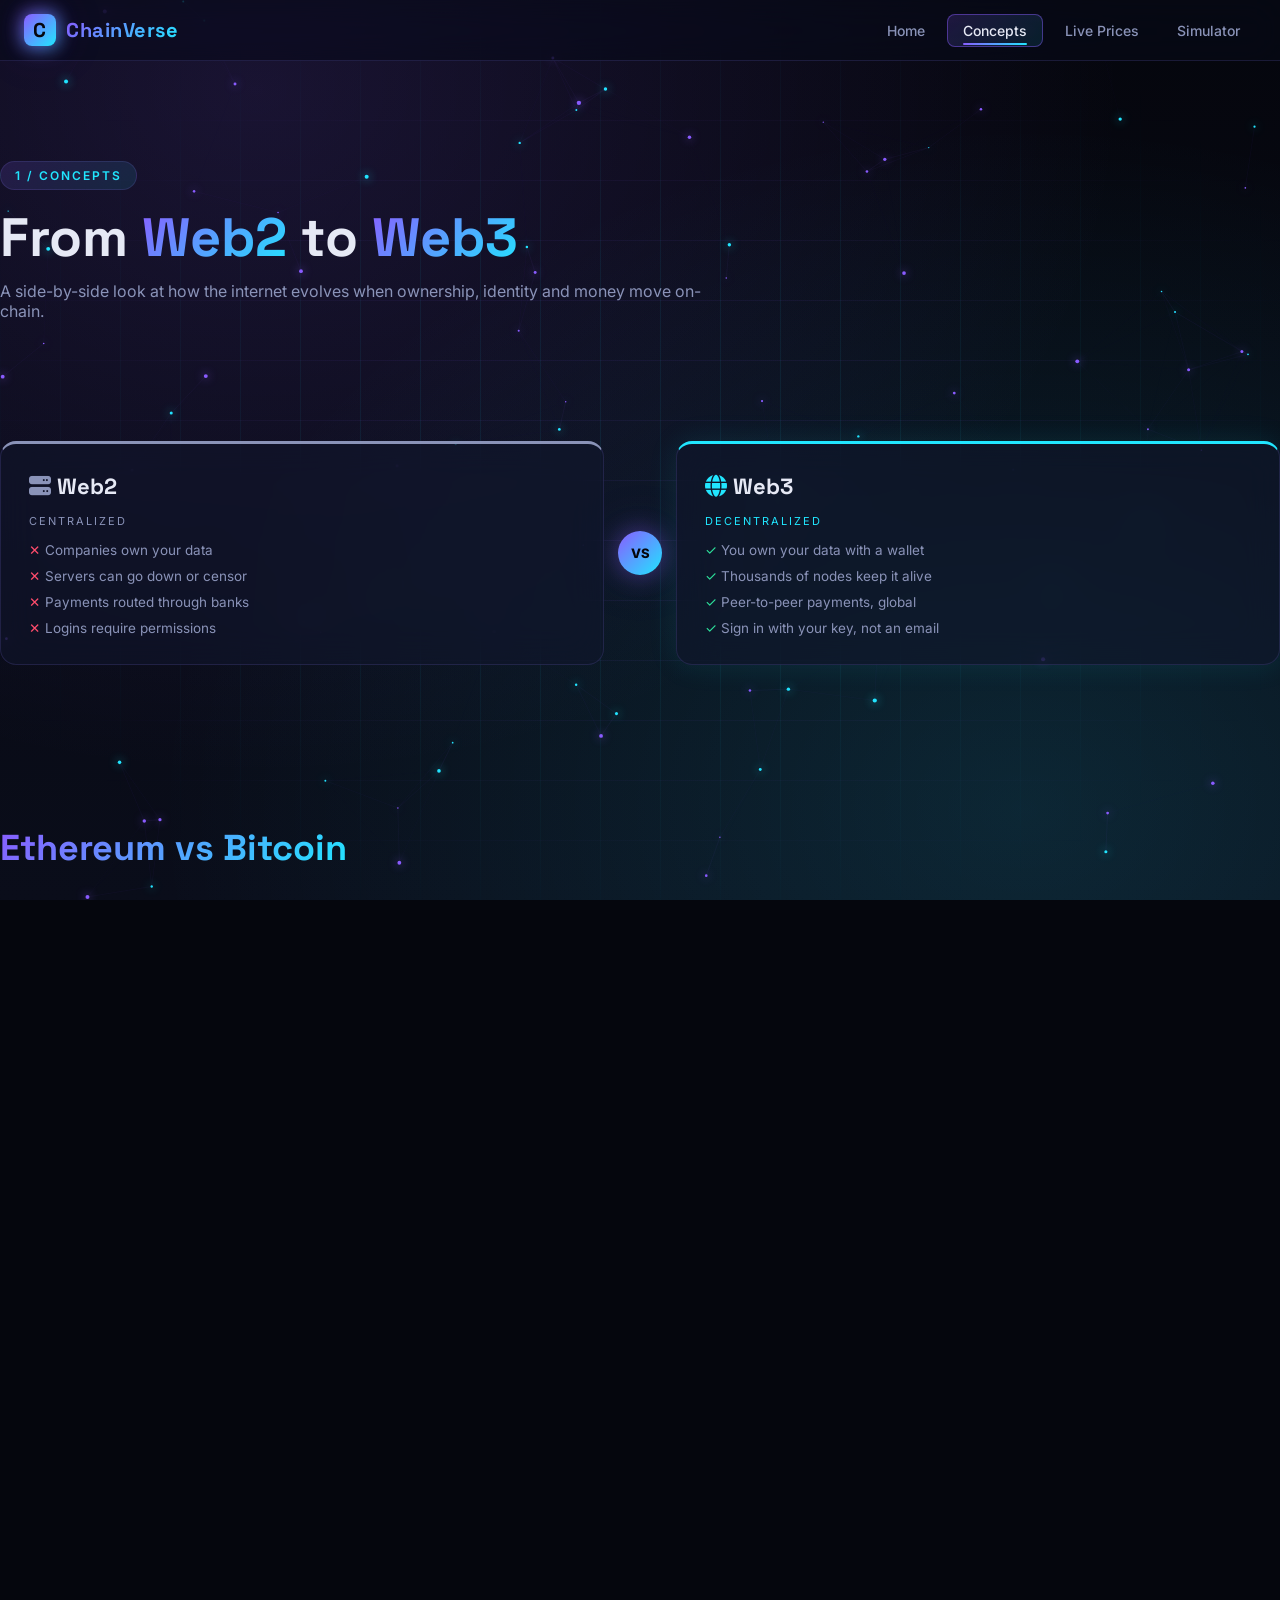
==== concepts.html @ 115a4c5f "Add files via upload" ====
<!DOCTYPE html>
<html lang="en">
<head>
  <meta charset="UTF-8" />
  <meta name="viewport" content="width=device-width, initial-scale=1.0" />
  <title>Concepts — ChainVerse</title>
  <link rel="stylesheet" href="style.css" />
  <link rel="stylesheet" href="https://cdnjs.cloudflare.com/ajax/libs/font-awesome/6.5.1/css/all.min.css" />
  <link rel="icon" href="data:image/svg+xml;utf8,<svg xmlns='http://www.w3.org/2000/svg' viewBox='0 0 64 64'><defs><linearGradient id='g' x1='0' y1='0' x2='1' y2='1'><stop offset='0' stop-color='%238a5cff'/><stop offset='1' stop-color='%2321e6ff'/></linearGradient></defs><rect width='64' height='64' rx='14' fill='url(%23g)'/><text x='32' y='44' font-family='Space Grotesk' font-size='42' font-weight='800' text-anchor='middle' fill='%23050710'>C</text></svg>" />
  <script src="nav.js" defer></script>
  <style>
    /* ---------- CONCEPTS PAGE ---------- */
    .c-hero { padding: 100px 0 40px; }
    .c-hero h1 {
      font-family: 'Space Grotesk', sans-serif;
      font-size: clamp(34px, 5vw, 54px);
      font-weight: 700;
      line-height: 1.1;
      margin-bottom: 14px;
    }
    .c-hero h1 .grad { background: var(--grad); -webkit-background-clip: text; background-clip: text; color: transparent; }
    .c-hero p { color: var(--muted); font-size: 16px; max-width: 720px; }

    .concept-grid { display: grid; gap: 28px; }

    /* FLIP CARDS */
    .flip-card {
      perspective: 1200px;
      height: 320px;
      cursor: pointer;
    }
    .flip-inner {
      position: relative;
      width: 100%; height: 100%;
      transition: transform .8s cubic-bezier(.22,.61,.36,1);
      transform-style: preserve-3d;
    }
    .flip-card:hover .flip-inner,
    .flip-card.flipped .flip-inner { transform: rotateY(180deg); }
    .flip-face {
      position: absolute; inset: 0;
      backface-visibility: hidden;
      -webkit-backface-visibility: hidden;
      border-radius: var(--radius);
      background: var(--panel);
      border: 1px solid var(--panel-border);
      backdrop-filter: blur(18px) saturate(140%);
      -webkit-backdrop-filter: blur(18px) saturate(140%);
      box-shadow: var(--shadow-card);
      padding: 28px;
      display: flex; flex-direction: column;
      overflow: hidden;
    }
    .flip-face::before {
      content: "";
      position: absolute; inset: 0;
      border-radius: inherit; padding: 1px;
      background: linear-gradient(135deg, rgba(138,92,255,0.5), rgba(33,230,255,0.3), transparent 70%);
      -webkit-mask: linear-gradient(#000 0 0) content-box, linear-gradient(#000 0 0);
              mask: linear-gradient(#000 0 0) content-box, linear-gradient(#000 0 0);
      -webkit-mask-composite: xor; mask-composite: exclude;
      pointer-events: none;
    }
    .flip-back { transform: rotateY(180deg); }
    .flip-face h3 { font-family: 'Space Grotesk'; font-size: 22px; margin-bottom: 12px; }
    .flip-face .tag { font-size: 11px; letter-spacing: 2px; text-transform: uppercase; color: var(--cyan); margin-bottom: 6px; }
    .flip-face .lead { color: var(--text); font-size: 14.5px; margin-bottom: 14px; line-height: 1.55; }
    .flip-face ul { list-style: none; display: flex; flex-direction: column; gap: 8px; flex: 1; }
    .flip-face ul li { color: var(--muted); font-size: 13.5px; line-height: 1.5; padding-left: 18px; position: relative; }
    .flip-face ul li::before {
      content: "▸"; position: absolute; left: 0; top: 0;
      color: var(--violet); font-weight: 700;
    }
    .flip-face .flip-icon {
      width: 48px; height: 48px;
      border-radius: 12px;
      display: grid; place-items: center;
      background: linear-gradient(135deg, rgba(138,92,255,0.25), rgba(33,230,255,0.10));
      color: var(--cyan);
      font-size: 20px;
      margin-bottom: 16px;
      box-shadow: inset 0 0 0 1px var(--panel-border);
    }
    .flip-hint {
      position: absolute; bottom: 14px; right: 18px;
      font-size: 11px; color: var(--muted);
      letter-spacing: 1.5px; text-transform: uppercase;
    }

    /* SIDE-BY-SIDE COMPARISON */
    .compare {
      display: grid; grid-template-columns: 1fr auto 1fr; gap: 0;
      align-items: stretch;
    }
    @media (max-width: 800px) { .compare { grid-template-columns: 1fr; } }
    .vs-col {
      padding: 28px;
      background: var(--panel);
      border: 1px solid var(--panel-border);
      border-radius: var(--radius);
      backdrop-filter: blur(18px); -webkit-backdrop-filter: blur(18px);
      display: flex; flex-direction: column;
      transition: transform .35s var(--ease), border-color .35s var(--ease), box-shadow .35s var(--ease);
    }
    .vs-col:hover { transform: translateY(-4px); border-color: rgba(138,92,255,0.4); box-shadow: 0 0 50px rgba(138,92,255,0.18); }
    .vs-col.web2 { border-top: 3px solid var(--muted); }
    .vs-col.web3 { border-top: 3px solid var(--cyan); box-shadow: 0 0 30px rgba(33,230,255,0.10); }
    .vs-col h4 { font-family: 'Space Grotesk'; font-size: 22px; margin-bottom: 14px; }
    .vs-col.web2 h4 i { color: var(--muted); }
    .vs-col.web3 h4 i { color: var(--cyan); }
    .vs-divider {
      display: grid; place-items: center;
      padding: 0 14px;
    }
    .vs-divider span {
      width: 44px; height: 44px;
      border-radius: 50%;
      display: grid; place-items: center;
      background: var(--grad);
      color: #06070d; font-weight: 800;
      box-shadow: var(--glow-violet);
      font-size: 13px;
    }

    /* KEY DIAGRAM */
    .key-diagram {
      display: grid; grid-template-columns: 1fr auto 1fr; gap: 20px; align-items: center;
    }
    @media (max-width: 800px) { .key-diagram { grid-template-columns: 1fr; } }
    .key-pill {
      padding: 22px;
      border-radius: var(--radius);
      background: var(--panel);
      border: 1px solid var(--panel-border);
      backdrop-filter: blur(18px);
      text-align: center;
    }
    .key-pill.public { border-color: rgba(33,230,255,0.55); box-shadow: 0 0 30px rgba(33,230,255,0.10); }
    .key-pill.private { border-color: rgba(255,77,210,0.45); box-shadow: 0 0 30px rgba(255,77,210,0.10); }
    .key-pill h4 { font-family: 'Space Grotesk'; font-size: 18px; margin-bottom: 8px; }
    .key-pill .hashcode {
      font-family: 'JetBrains Mono', monospace;
      font-size: 11.5px;
      color: var(--cyan);
      background: rgba(0,0,0,0.3);
      padding: 10px 12px;
      border-radius: 10px;
      word-break: break-all;
      margin: 14px 0;
    }
    .key-pill.private .hashcode { color: var(--pink); }
    .key-arrow {
      display: grid; place-items: center;
      font-size: 30px; color: var(--violet);
      animation: arrowFlick 1.6s ease-in-out infinite;
    }
    @keyframes arrowFlick {
      0%,100% { transform: translateX(0); opacity: 1; }
      50%     { transform: translateX(6px); opacity: 0.6; }
    }

    /* COMPARISON TABLE (ETH vs BTC) */
    .compare-table {
      width: 100%;
      border-collapse: separate;
      border-spacing: 0;
      background: var(--panel);
      border: 1px solid var(--panel-border);
      border-radius: var(--radius);
      overflow: hidden;
      backdrop-filter: blur(18px);
    }
    .compare-table th, .compare-table td {
      padding: 18px 20px;
      text-align: left;
      font-size: 14.5px;
      border-bottom: 1px solid var(--panel-border);
    }
    .compare-table th {
      font-family: 'Space Grotesk';
      background: linear-gradient(135deg, rgba(138,92,255,0.18), rgba(33,230,255,0.10));
      color: var(--text);
      font-size: 16px;
      letter-spacing: 0.5px;
    }
    .compare-table tr:last-child td { border-bottom: none; }
    .compare-table tr:hover td { background: rgba(138,92,255,0.06); }
    .compare-table .eth-row i { color: var(--cyan); margin-right: 8px; }
    .compare-table .btc-row i { color: #f7931a; margin-right: 8px; }
    .coin-badge {
      display: inline-flex; align-items: center; gap: 8px;
      font-weight: 600;
    }

    @media (max-width: 700px) {
      .compare-table th, .compare-table td { padding: 12px; font-size: 13px; }
    }

    .concept-section { padding: 80px 0; }
    .concept-section h2 {
      font-family: 'Space Grotesk';
      font-size: clamp(26px, 3.5vw, 36px);
      margin-bottom: 8px;
    }
    .concept-section h2 .grad { background: var(--grad); -webkit-background-clip: text; background-clip: text; color: transparent; }
    .concept-section .lead { color: var(--muted); margin-bottom: 28px; font-size: 15px; }
  </style>
</head>
<body>

  <!-- ===== 1) WEB2 vs WEB3 ===== -->
  <header class="c-hero container">
    <span class="eyebrow reveal">1 / Concepts</span>
    <h1 class="reveal delay-1">From <span class="grad">Web2</span> to <span class="grad">Web3</span></h1>
    <p class="reveal delay-2">A side-by-side look at how the internet evolves when ownership, identity and money move on-chain.</p>
  </header>

  <section class="concept-section container">
    <div class="reveal compare">
      <div class="vs-col web2">
        <h4><i class="fa-solid fa-server"></i> Web2</h4>
        <span class="tag" style="font-size:11px;letter-spacing:2px;text-transform:uppercase;color:var(--muted);margin-bottom:14px;display:block;">Centralized</span>
        <ul style="list-style:none;display:flex;flex-direction:column;gap:10px;">
          <li style="color:var(--muted);font-size:13.5px;padding-left:16px;position:relative;"><span style="position:absolute;left:0;color:#ff4d6d;">✕</span> Companies own your data</li>
          <li style="color:var(--muted);font-size:13.5px;padding-left:16px;position:relative;"><span style="position:absolute;left:0;color:#ff4d6d;">✕</span> Servers can go down or censor</li>
          <li style="color:var(--muted);font-size:13.5px;padding-left:16px;position:relative;"><span style="position:absolute;left:0;color:#ff4d6d;">✕</span> Payments routed through banks</li>
          <li style="color:var(--muted);font-size:13.5px;padding-left:16px;position:relative;"><span style="position:absolute;left:0;color:#ff4d6d;">✕</span> Logins require permissions</li>
        </ul>
      </div>
      <div class="vs-divider"><span>VS</span></div>
      <div class="vs-col web3">
        <h4><i class="fa-solid fa-globe"></i> Web3</h4>
        <span class="tag" style="font-size:11px;letter-spacing:2px;text-transform:uppercase;color:var(--cyan);margin-bottom:14px;display:block;">Decentralized</span>
        <ul style="list-style:none;display:flex;flex-direction:column;gap:10px;">
          <li style="color:var(--muted);font-size:13.5px;padding-left:16px;position:relative;"><span style="position:absolute;left:0;color:var(--green);">✓</span> You own your data with a wallet</li>
          <li style="color:var(--muted);font-size:13.5px;padding-left:16px;position:relative;"><span style="position:absolute;left:0;color:var(--green);">✓</span> Thousands of nodes keep it alive</li>
          <li style="color:var(--muted);font-size:13.5px;padding-left:16px;position:relative;"><span style="position:absolute;left:0;color:var(--green);">✓</span> Peer-to-peer payments, global</li>
          <li style="color:var(--muted);font-size:13.5px;padding-left:16px;position:relative;"><span style="position:absolute;left:0;color:var(--green);">✓</span> Sign in with your key, not an email</li>
        </ul>
      </div>
    </div>
  </section>

  <!-- ===== 2) ETHEREUM vs BITCOIN ===== -->
  <section class="concept-section container">
    <h2 class="reveal"><span class="grad">Ethereum vs Bitcoin</span></h2>
    <p class="lead reveal">Bitcoin pioneered digital money. Ethereum turned the blockchain into a global computer for any program.</p>

    <div class="reveal" style="overflow-x:auto;">
      <table class="compare-table">
        <thead>
          <tr>
            <th>Feature</th>
            <th><span class="coin-badge"><i class="fa-brands fa-bitcoin" style="color:#f7931a"></i> Bitcoin</span></th>
            <th><span class="coin-badge"><i class="fa-brands fa-ethereum" style="color:#21e6ff"></i> Ethereum</span></th>
          </tr>
        </thead>
        <tbody>
          <tr>
            <td><strong>Primary Use</strong></td>
            <td class="btc-row"><i class="fa-solid fa-coins"></i> Digital money / store of value</td>
            <td class="eth-row"><i class="fa-solid fa-code"></i> Smart contracts & dApps</td>
          </tr>
          <tr>
            <td><strong>Launched</strong></td>
            <td class="btc-row"><i class="fa-solid fa-calendar"></i> 2009</td>
            <td class="eth-row"><i class="fa-solid fa-calendar"></i> 2015</td>
          </tr>
          <tr>
            <td><strong>Block Time</strong></td>
            <td class="btc-row"><i class="fa-solid fa-clock"></i> ~10 minutes</td>
            <td class="eth-row"><i class="fa-solid fa-clock"></i> ~12 seconds</td>
          </tr>
          <tr>
            <td><strong>Consensus</strong></td>
            <td class="btc-row"><i class="fa-solid fa-hammer"></i> Proof of Work</td>
            <td class="eth-row"><i class="fa-solid fa-shield-halved"></i> Proof of Stake</td>
          </tr>
          <tr>
            <td><strong>Supply Cap</strong></td>
            <td class="btc-row"><i class="fa-solid fa-lock"></i> 21 million BTC</td>
            <td class="eth-row"><i class="fa-solid fa-infinity"></i> No hard cap (issuance low)</td>
          </tr>
          <tr>
            <td><strong>Scripting</strong></td>
            <td class="btc-row"><i class="fa-solid fa-circle-xmark" style="color:#ff4d6d"></i> Limited</td>
            <td class="eth-row"><i class="fa-solid fa-circle-check" style="color:var(--green)"></i> Turing-complete (Solidity, Vyper)</td>
          </tr>
          <tr>
            <td><strong>Token Standard</strong></td>
            <td class="btc-row"><i class="fa-solid fa-circle-xmark" style="color:#ff4d6d"></i> None</td>
            <td class="eth-row"><i class="fa-solid fa-circle-check" style="color:var(--green)"></i> ERC-20, ERC-721, ERC-1155</td>
          </tr>
        </tbody>
      </table>
    </div>
  </section>

  <!-- ===== 3) PUBLIC KEY vs PRIVATE KEY ===== -->
  <section class="concept-section container">
    <h2 class="reveal"><span class="grad">Public Key vs Private Key</span></h2>
    <p class="lead reveal">Your wallet is a pair of cryptographic keys: a public one you share with the world, and a private one you guard for life.</p>

    <div class="reveal key-diagram">
      <div class="key-pill public">
        <div style="font-size:28px; color:var(--cyan); margin-bottom:8px;"><i class="fa-solid fa-key"></i></div>
        <h4 style="color:var(--cyan);">Public Key</h4>
        <p style="color:var(--muted); font-size:13.5px;">Your wallet address. Safe to share — that's how people send you funds.</p>
        <div class="hashcode">0x7a3F...bE21</div>
        <p style="color:var(--muted); font-size:12px;"><i class="fa-solid fa-eye"></i> Visible to everyone</p>
      </div>

      <div class="key-arrow"><i class="fa-solid fa-arrow-right-arrow-left"></i></div>

      <div class="key-pill private">
        <div style="font-size:28px; color:var(--pink); margin-bottom:8px;"><i class="fa-solid fa-lock"></i></div>
        <h4 style="color:var(--pink);">Private Key</h4>
        <p style="color:var(--muted); font-size:13.5px;">Your secret signature. Never share it. Whoever owns it owns the wallet.</p>
        <div class="hashcode" style="color:var(--pink);">a91c2f...8dB7 ████</div>
        <p style="color:var(--muted); font-size:12px;"><i class="fa-solid fa-user-shield"></i> Yours alone</p>
      </div>
    </div>
  </section>

  <!-- ===== 4) BLOCKCHAIN vs TRADITIONAL DB ===== -->
  <section class="concept-section container">
    <h2 class="reveal"><span class="grad">Blockchain vs Traditional Database</span></h2>
    <p class="lead reveal">Same data, different trust model — one is owned and editable, the other is append-only and verifiable.</p>

    <div class="reveal compare">
      <div class="vs-col web2">
        <h4><i class="fa-solid fa-database"></i> Traditional DB</h4>
        <ul style="list-style:none;display:flex;flex-direction:column;gap:10px;margin-top:10px;">
          <li style="color:var(--muted);font-size:13.5px;padding-left:16px;position:relative;"><span style="position:absolute;left:0;color:var(--violet);">●</span> Central administrator</li>
          <li style="color:var(--muted);font-size:13.5px;padding-left:16px;position:relative;"><span style="position:absolute;left:0;color:var(--violet);">●</span> Mutable — rows can be edited</li>
          <li style="color:var(--muted);font-size:13.5px;padding-left:16px;position:relative;"><span style="position:absolute;left:0;color:var(--violet);">●</span> Fast reads &amp; writes</li>
          <li style="color:var(--muted);font-size:13.5px;padding-left:16px;position:relative;"><span style="position:absolute;left:0;color:var(--violet);">●</span> Single source of truth</li>
          <li style="color:var(--muted);font-size:13.5px;padding-left:16px;position:relative;"><span style="position:absolute;left:0;color:var(--violet);">●</span> Trust the operator</li>
        </ul>
      </div>
      <div class="vs-divider"><span>VS</span></div>
      <div class="vs-col web3">
        <h4><i class="fa-solid fa-link"></i> Blockchain</h4>
        <ul style="list-style:none;display:flex;flex-direction:column;gap:10px;margin-top:10px;">
          <li style="color:var(--muted);font-size:13.5px;padding-left:16px;position:relative;"><span style="position:absolute;left:0;color:var(--cyan);">●</span> No administrator — peer network</li>
          <li style="color:var(--muted);font-size:13.5px;padding-left:16px;position:relative;"><span style="position:absolute;left:0;color:var(--cyan);">●</span> Append-only — history is tamper-evident</li>
          <li style="color:var(--muted);font-size:13.5px;padding-left:16px;position:relative;"><span style="position:absolute;left:0;color:var(--cyan);">●</span> Slower, finality in seconds/minutes</li>
          <li style="color:var(--muted);font-size:13.5px;padding-left:16px;position:relative;"><span style="position:absolute;left:0;color:var(--cyan);">●</span> Thousands of identical copies</li>
          <li style="color:var(--muted);font-size:13.5px;padding-left:16px;position:relative;"><span style="position:absolute;left:0;color:var(--cyan);">●</span> Trust the math &amp; consensus</li>
        </ul>
      </div>
    </div>
  </section>


  <footer class="footer container">
    <p>Built with <span class="heart">♥</span> by <strong>Ch Manoj</strong> · <a href="https://github.com/" target="_blank" rel="noopener">GitHub</a> · Batch: <strong>Arbitrum Builder Labs · LamprosDAO</strong></p>
    <p style="margin-top:6px; font-size:12.5px; opacity:0.7;">ChainVerse © 2025 — A premium Web3 learning experience.</p>
  </footer>

  <!-- FLIP CARDS INSERTS (smaller caption-grid) -->
  <section class="concept-section container">
    <h2 class="reveal"><span class="grad">Tap to Flip the Cards</span></h2>
    <p class="lead reveal">Hover any card to flip it. Front = the contrast, Back = what it means for you.</p>

    <div class="concept-grid" style="grid-template-columns:repeat(auto-fit,minmax(280px,1fr));">
      <!-- FLIP 1 -->
      <div class="flip-card reveal" tabindex="0">
        <div class="flip-inner">
          <div class="flip-face">
            <div class="flip-icon"><i class="fa-solid fa-user-shield"></i></div>
            <span class="tag">Identity</span>
            <h3>Web2 Login</h3>
            <p class="lead">Username + password stored on a company's server.</p>
            <ul>
              <li>Can be hacked or leaked in breaches</li>
              <li>You can be locked out at any time</li>
              <li>One identity per platform</li>
            </ul>
            <span class="flip-hint">Hover to flip →</span>
          </div>
          <div class="flip-face flip-back">
            <div class="flip-icon"><i class="fa-solid fa-key"></i></div>
            <span class="tag">Web3 Identity</span>
            <h3>Wallet Sign-In</h3>
            <p class="lead">One cryptographic key pair gives access to every app.</p>
            <ul>
              <li>No password to lose — math proves it's you</li>
              <li>Portable identity across all dApps</li>
              <li>You truly own your account</li>
            </ul>
            <span class="flip-hint">← Hover back</span>
          </div>
        </div>
      </div>

      <!-- FLIP 2 -->
      <div class="flip-card reveal delay-1" tabindex="0">
        <div class="flip-inner">
          <div class="flip-face">
            <div class="flip-icon"><i class="fa-brands fa-bitcoin"></i></div>
            <span class="tag">Bitcoin</span>
            <h3>Money Memo</h3>
            <p class="lead">Like digital gold — scarce, portable, censorship-resistant.</p>
            <ul>
              <li>21 million cap, ever</li>
              <li>Settlement in ~60 minutes</li>
              <li>Best for store-of-value narratives</li>
            </ul>
            <span class="flip-hint">Hover to flip →</span>
          </div>
          <div class="flip-face flip-back">
            <div class="flip-icon"><i class="fa-brands fa-ethereum"></i></div>
            <span class="tag">Ethereum</span>
            <h3>World Computer</h3>
            <p class="lead">A blockchain you can build any program on top of.</p>
            <ul>
              <li>Smart contracts handle logic</li>
              <li>Tokens, NFTs, DeFi, DAOs</li>
              <li>Settlement in ~12 seconds</li>
            </ul>
            <span class="flip-hint">← Hover back</span>
          </div>
        </div>
      </div>

      <!-- FLIP 3 -->
      <div class="flip-card reveal delay-2" tabindex="0">
        <div class="flip-inner">
          <div class="flip-face">
            <div class="flip-icon"><i class="fa-solid fa-lock"></i></div>
            <span class="tag">Private Key</span>
            <h3>Your Secret</h3>
            <p class="lead">A 64-hex-character password with infinite power.</p>
            <ul>
              <li>Signs every transaction</li>
              <li>Lost key = lost funds, forever</li>
              <li>Never type it on a website</li>
            </ul>
            <span class="flip-hint">Hover to flip →</span>
          </div>
          <div class="flip-face flip-back">
            <div class="flip-icon"><i class="fa-solid fa-key"></i></div>
            <span class="tag">Public Key</span>
            <h3>Your Address</h3>
            <p class="lead">Derived from the private key — share freely, lose nothing.</p>
            <ul>
              <li>Receives funds like an inbox</li>
              <li>Verifies signatures you created</li>
              <li>Safe to publish anywhere</li>
            </ul>
            <span class="flip-hint">← Hover back</span>
          </div>
        </div>
      </div>
    </div>
  </section>

  <script>
    // Click-to-flip for touch devices
    document.querySelectorAll('.flip-card').forEach(c => {
      c.addEventListener('click', () => c.classList.toggle('flipped'));
    });
  </script>
</body>
</html>
---- style.css ----
/* ========================================
   CHAINVERSE — SHARED GLOBAL STYLES
   Dark futuristic Web3 aesthetic
   ======================================== */

@import url('https://fonts.googleapis.com/css2?family=Space+Grotesk:wght@300;400;500;600;700&family=Inter:wght@300;400;500;600;700;800&family=JetBrains+Mono:wght@400;500;700&display=swap');

/* ---------- ROOT TOKENS ---------- */
:root {
  --bg-0:  #05060d;
  --bg-1:  #0a0d1a;
  --bg-2:  #0e1326;
  --panel: rgba(18, 22, 44, 0.55);
  --panel-border: rgba(120, 110, 220, 0.18);
  --text:   #e6e9f5;
  --muted:  #8a93b8;
  --violet: #8a5cff;
  --violet-deep: #6a3df0;
  --cyan:   #21e6ff;
  --cyan-deep: #00b8d4;
  --pink:   #ff4dd2;
  --green:  #2ee59d;
  --red:    #ff4d6d;
  --grad:   linear-gradient(135deg, #8a5cff 0%, #21e6ff 100%);
  --grad-2: linear-gradient(135deg, #ff4dd2 0%, #8a5cff 100%);
  --glow-violet: 0 0 24px rgba(138, 92, 255, 0.45), 0 0 60px rgba(138, 92, 255, 0.15);
  --glow-cyan:   0 0 24px rgba(33, 230, 255, 0.45),  0 0 60px rgba(33, 230, 255, 0.15);
  --radius: 16px;
  --radius-sm: 10px;
  --shadow-card: 0 10px 40px rgba(0, 0, 0, 0.45), inset 0 1px 0 rgba(255,255,255,0.04);
  --ease: cubic-bezier(.22,.61,.36,1);
}

* { box-sizing: border-box; margin: 0; padding: 0; }

html, body {
  height: 100%;
  background: var(--bg-0);
  color: var(--text);
  font-family: 'Inter', system-ui, sans-serif;
  -webkit-font-smoothing: antialiased;
  scroll-behavior: smooth;
  overflow-x: hidden;
}

a { color: inherit; text-decoration: none; }

img, svg { display: block; max-width: 100%; }

::-webkit-scrollbar { width: 10px; }
::-webkit-scrollbar-track { background: var(--bg-1); }
::-webkit-scrollbar-thumb { background: var(--violet-deep); border-radius: 8px; }
::-webkit-scrollbar-thumb:hover { background: var(--violet); }

/* ---------- BACKGROUND OBJECTS (shared) ---------- */
.bg-grid {
  position: fixed; inset: 0; z-index: -2;
  background:
    radial-gradient(ellipse at 20% 10%, rgba(138, 92, 255, 0.15), transparent 60%),
    radial-gradient(ellipse at 80% 90%, rgba(33, 230, 255, 0.12), transparent 60%),
    linear-gradient(180deg, #05060d 0%, #0a0d1a 100%);
}
.bg-grid::before {
  content: "";
  position: absolute; inset: 0;
  background-image:
    linear-gradient(rgba(138,92,255,0.07) 1px, transparent 1px),
    linear-gradient(90deg, rgba(33,230,255,0.07) 1px, transparent 1px);
  background-size: 60px 60px;
  mask-image: radial-gradient(ellipse at center, black 30%, transparent 80%);
  -webkit-mask-image: radial-gradient(ellipse at center, black 30%, transparent 80%);
  animation: gridFloat 30s linear infinite;
}
@keyframes gridFloat {
  0%   { background-position: 0 0, 0 0; }
  100% { background-position: 60px 60px, 60px 60px; }
}

#particles {
  position: fixed; inset: 0; z-index: -1;
  pointer-events: none;
}

/* ---------- NAV ---------- */
.navbar {
  position: sticky; top: 0; z-index: 50;
  backdrop-filter: blur(18px) saturate(140%);
  -webkit-backdrop-filter: blur(18px) saturate(140%);
  background: rgba(8, 10, 22, 0.6);
  border-bottom: 1px solid var(--panel-border);
}
.nav-inner {
  max-width: 1280px; margin: 0 auto;
  display: flex; align-items: center; justify-content: space-between;
  padding: 14px 24px;
}
.brand {
  display: flex; align-items: center; gap: 10px;
  font-family: 'Space Grotesk', sans-serif;
  font-weight: 700; font-size: 20px;
  letter-spacing: 0.5px;
}
.brand-logo {
  width: 32px; height: 32px;
  background: var(--grad);
  border-radius: 8px;
  display: grid; place-items: center;
  color: #06070d; font-weight: 800;
  box-shadow: var(--glow-violet);
  position: relative;
}
.brand-logo::after {
  content: ""; position: absolute; inset: -2px;
  border-radius: 10px;
  background: var(--grad);
  filter: blur(8px); opacity: 0.6; z-index: -1;
}
.brand-text { background: var(--grad); -webkit-background-clip: text; background-clip: text; color: transparent; }

.nav-links {
  display: flex; gap: 6px; align-items: center;
  list-style: none;
}
.nav-links a {
  position: relative;
  padding: 8px 16px;
  font-weight: 500; font-size: 14px;
  color: var(--muted);
  border-radius: 8px;
  transition: color .25s var(--ease), background .25s var(--ease);
}
.nav-links a:hover { color: var(--text); background: rgba(138,92,255,0.08); }
.nav-links a.active {
  color: var(--text);
  background: linear-gradient(135deg, rgba(138,92,255,0.18), rgba(33,230,255,0.10));
  box-shadow: inset 0 0 0 1px rgba(138,92,255,0.45);
}
.nav-links a.active::after {
  content: "";
  position: absolute; left: 16px; right: 16px; bottom: 2px;
  height: 2px; background: var(--grad); border-radius: 2px;
}
.nav-toggle {
  display: none;
  width: 38px; height: 38px;
  background: rgba(255,255,255,0.04);
  border: 1px solid var(--panel-border);
  border-radius: 8px;
  color: var(--text); cursor: pointer;
}

/* ---------- LAYOUT ---------- */
.container {
  max-width: 1280px; margin: 0 auto;
  padding: 0 24px;
}
.section { padding: 100px 0; position: relative; }
.section-title {
  font-family: 'Space Grotesk', sans-serif;
  font-size: clamp(28px, 4vw, 44px);
  font-weight: 700;
  margin-bottom: 12px;
  line-height: 1.15;
}
.section-title .grad { background: var(--grad); -webkit-background-clip: text; background-clip: text; color: transparent; }
.section-sub {
  color: var(--muted);
  font-size: 16px;
  max-width: 720px;
  margin-bottom: 50px;
}
.eyebrow {
  display: inline-block;
  padding: 6px 14px;
  font-size: 12px;
  font-weight: 600;
  letter-spacing: 2px;
  text-transform: uppercase;
  background: linear-gradient(135deg, rgba(138,92,255,0.15), rgba(33,230,255,0.10));
  border: 1px solid var(--panel-border);
  border-radius: 999px;
  color: var(--cyan);
  margin-bottom: 18px;
}

/* ---------- BUTTONS ---------- */
.btn {
  position: relative;
  display: inline-flex; align-items: center; justify-content: center;
  gap: 10px;
  padding: 14px 26px;
  font-family: 'Inter', sans-serif;
  font-weight: 600; font-size: 15px;
  border-radius: 12px;
  border: 1px solid transparent;
  cursor: pointer;
  transition: transform .25s var(--ease), box-shadow .25s var(--ease), background .35s var(--ease);
  overflow: hidden;
}
.btn-primary {
  background: var(--grad);
  color: #06070d;
  box-shadow: var(--glow-violet);
}
.btn-primary:hover { transform: translateY(-2px); box-shadow: 0 0 36px rgba(138,92,255,0.65), 0 0 100px rgba(138,92,255,0.25); }
.btn-secondary {
  background: rgba(255,255,255,0.04);
  border: 1px solid rgba(33,230,255,0.45);
  color: var(--text);
  backdrop-filter: blur(8px);
}
.btn-secondary:hover {
  background: rgba(33,230,255,0.10);
  transform: translateY(-2px);
  box-shadow: var(--glow-cyan);
}
.btn-mini {
  padding: 10px 18px; font-size: 13px; border-radius: 10px;
}

/* Ripple */
.ripple {
  position: absolute; border-radius: 50%;
  transform: scale(0); animation: ripple .6s linear;
  background: rgba(255,255,255,0.6);
  pointer-events: none;
}
@keyframes ripple { to { transform: scale(4); opacity: 0; } }

/* ---------- GLASS CARD ---------- */
.glass {
  position: relative;
  background: var(--panel);
  border: 1px solid var(--panel-border);
  border-radius: var(--radius);
  backdrop-filter: blur(18px) saturate(140%);
  -webkit-backdrop-filter: blur(18px) saturate(140%);
  box-shadow: var(--shadow-card);
  transition: transform .35s var(--ease), box-shadow .35s var(--ease), border-color .35s var(--ease);
}
.glass::before {
  content: ""; position: absolute; inset: 0;
  border-radius: inherit;
  padding: 1px;
  background: linear-gradient(135deg, rgba(138,92,255,0.5), rgba(33,230,255,0.3), transparent 70%);
  -webkit-mask: linear-gradient(#000 0 0) content-box, linear-gradient(#000 0 0);
          mask: linear-gradient(#000 0 0) content-box, linear-gradient(#000 0 0);
  -webkit-mask-composite: xor;
          mask-composite: exclude;
  pointer-events: none;
  opacity: 0.7;
}
.glass:hover {
  transform: translateY(-4px);
  box-shadow: 0 20px 60px rgba(0,0,0,0.55), 0 0 40px rgba(138,92,255,0.18);
  border-color: rgba(138,92,255,0.4);
}

/* ---------- FADE-IN OBSERVER ---------- */
.reveal { opacity: 0; transform: translateY(30px); transition: opacity .8s var(--ease), transform .8s var(--ease); }
.reveal.in { opacity: 1; transform: translateY(0); }
.reveal.delay-1 { transition-delay: .1s; }
.reveal.delay-2 { transition-delay: .2s; }
.reveal.delay-3 { transition-delay: .3s; }
.reveal.delay-4 { transition-delay: .4s; }

/* ---------- HERO (shared bits) ---------- */
.hero {
  position: relative;
  padding: 120px 0 80px;
  overflow: hidden;
}
.hero h1 {
  font-family: 'Space Grotesk', sans-serif;
  font-size: clamp(40px, 6vw, 72px);
  font-weight: 700;
  line-height: 1.05;
  letter-spacing: -1px;
  margin-bottom: 18px;
}
.hero h1 .grad {
  background: linear-gradient(135deg, #8a5cff 0%, #21e6ff 60%, #ff4dd2 100%);
  -webkit-background-clip: text; background-clip: text;
  color: transparent;
  background-size: 200% 200%;
  animation: gradShift 6s ease infinite;
}
@keyframes gradShift {
  0%,100% { background-position: 0% 50%; }
  50%     { background-position: 100% 50%; }
}

.hero p.lead {
  color: var(--muted);
  font-size: clamp(15px, 1.4vw, 18px);
  max-width: 640px;
  margin-bottom: 36px;
  line-height: 1.6;
}

.floaty { animation: floating 4s ease-in-out infinite; }
@keyframes floating {
  0%,100% { transform: translateY(0); }
  50%     { transform: translateY(-10px); }
}

/* ---------- CHAIN ANIMATION ---------- */
.chain-canvas { width: 100%; height: 220px; margin-top: 30px; }

/* ---------- CARDS GRID ---------- */
.grid-3 {
  display: grid; gap: 24px;
  grid-template-columns: repeat(3, 1fr);
}
.grid-2 {
  display: grid; gap: 24px;
  grid-template-columns: repeat(2, 1fr);
}
@media (max-width: 900px) {
  .grid-3, .grid-2 { grid-template-columns: 1fr; }
}

.feature-card {
  padding: 32px 28px;
}
.feature-card .icon {
  width: 52px; height: 52px;
  display: grid; place-items: center;
  border-radius: 12px;
  background: linear-gradient(135deg, rgba(138,92,255,0.25), rgba(33,230,255,0.15));
  border: 1px solid var(--panel-border);
  color: var(--cyan);
  font-size: 22px;
  margin-bottom: 18px;
}
.feature-card h3 {
  font-family: 'Space Grotesk', sans-serif;
  font-size: 20px; font-weight: 600;
  margin-bottom: 10px;
}
.feature-card p { color: var(--muted); font-size: 14.5px; line-height: 1.6; }

/* ---------- STATS ---------- */
.stats {
  display: grid; grid-template-columns: repeat(3, 1fr);
  gap: 24px; margin-top: 50px;
}
@media (max-width: 800px) { .stats { grid-template-columns: 1fr; } }
.stat {
  padding: 30px;
  text-align: center;
}
.stat .num {
  font-family: 'Space Grotesk', sans-serif;
  font-weight: 700;
  font-size: clamp(36px, 4.5vw, 56px);
  background: var(--grad);
  -webkit-background-clip: text; background-clip: text; color: transparent;
  line-height: 1;
  animation: pulse 3s ease-in-out infinite;
}
.stat .label {
  margin-top: 12px;
  color: var(--muted); font-size: 14px; letter-spacing: 1px; text-transform: uppercase;
}
@keyframes pulse {
  0%,100% { filter: drop-shadow(0 0 4px rgba(138,92,255,0.35)); }
  50%     { filter: drop-shadow(0 0 18px rgba(33,230,255,0.65)); }
}

/* ---------- FOOTER ---------- */
.footer {
  margin-top: 80px;
  padding: 40px 0;
  text-align: center;
  color: var(--muted);
  font-size: 14px;
  border-top: 1px solid var(--panel-border);
  position: relative;
}
.footer::before {
  content: "";
  position: absolute; top: -1px; left: 0; right: 0;
  height: 2px;
  background: linear-gradient(90deg, transparent, var(--violet), var(--cyan), var(--pink), transparent);
  background-size: 200% 100%;
  animation: gradShift 5s linear infinite;
}
.footer a { color: var(--cyan); }
.footer a:hover { text-decoration: underline; }
.footer .heart { color: var(--pink); }

/* ---------- UTILITIES ---------- */
.center { text-align: center; }
.flex { display: flex; }
.gap-12 { gap: 12px; } .gap-16 { gap: 16px; } .gap-24 { gap: 24px; }
.mt-8 { margin-top: 8px; } .mt-16 { margin-top: 16px; } .mt-24 { margin-top: 24px; } .mt-32 { margin-top: 32px; } .mt-48 { margin-top: 48px; }
.mono { font-family: 'JetBrains Mono', monospace; }

/* ---------- MOBILE NAV ---------- */
@media (max-width: 820px) {
  .nav-toggle { display: grid; place-items: center; }
  .nav-links {
    position: absolute; top: 100%; left: 0; right: 0;
    flex-direction: column; gap: 0;
    background: rgba(8,10,22,0.95);
    backdrop-filter: blur(20px);
    border-bottom: 1px solid var(--panel-border);
    padding: 14px 24px;
    transform: translateY(-20px);
    opacity: 0; pointer-events: none;
    transition: opacity .3s var(--ease), transform .3s var(--ease);
  }
  .nav-links.open { opacity: 1; transform: translateY(0); pointer-events: auto; }
  .nav-links a { width: 100%; padding: 12px 16px; }
}

/* ---------- PAGE TRANSITION ---------- */
@keyframes pageIn {
  from { opacity: 0; transform: translateY(12px); }
  to   { opacity: 1; transform: translateY(0); }
}
body { animation: pageIn .6s var(--ease) both; }
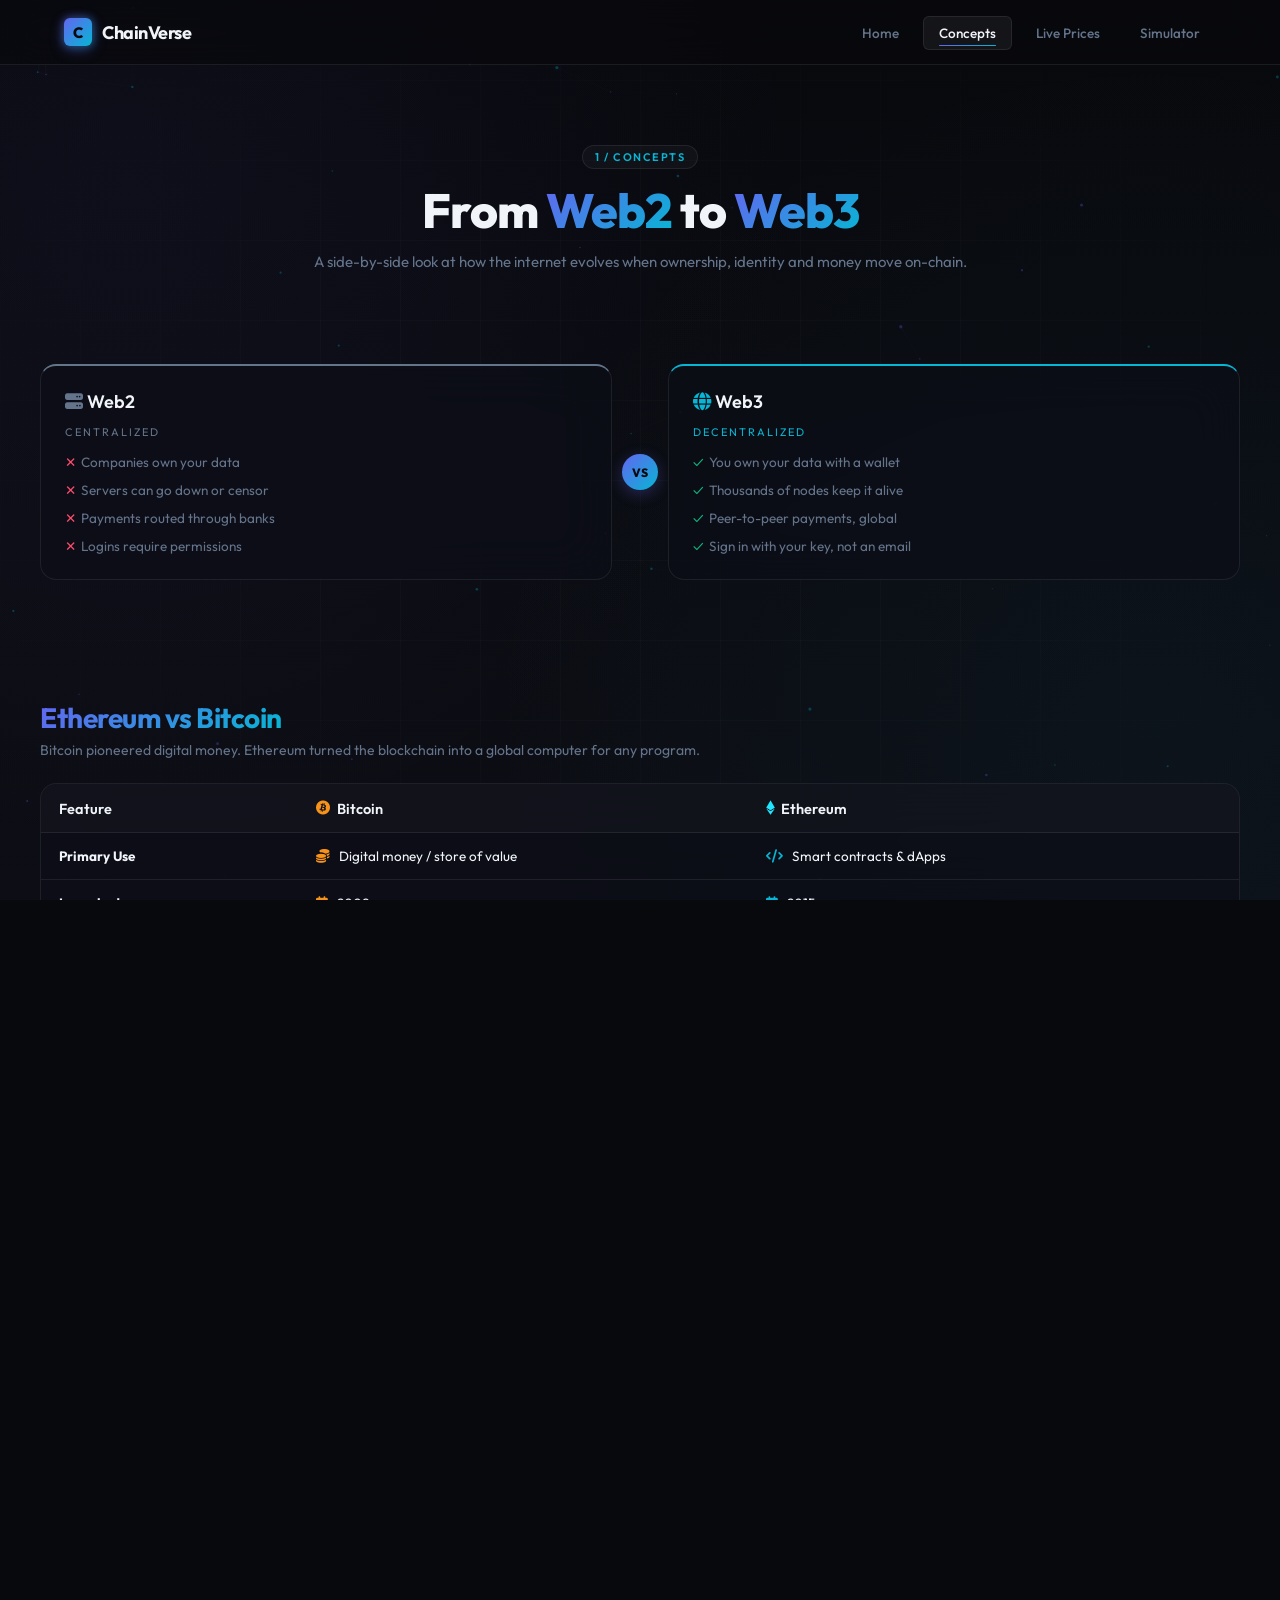
==== commit 209ec72b: "design: minimal and professional dark theme with 3D card tilt and rotating canvas banner" ====
--- a/concepts.html
+++ b/concepts.html
@@ -10,29 +10,29 @@
   <script src="nav.js" defer></script>
   <style>
     /* ---------- CONCEPTS PAGE ---------- */
-    .c-hero { padding: 100px 0 40px; }
+    .c-hero { padding: 80px 0 30px; text-align: center; }
     .c-hero h1 {
-      font-family: 'Space Grotesk', sans-serif;
-      font-size: clamp(34px, 5vw, 54px);
-      font-weight: 700;
-      line-height: 1.1;
-      margin-bottom: 14px;
+      font-size: clamp(30px, 4.5vw, 48px);
+      font-weight: 800;
+      line-height: 1.15;
+      margin-bottom: 12px;
+      letter-spacing: -1px;
     }
     .c-hero h1 .grad { background: var(--grad); -webkit-background-clip: text; background-clip: text; color: transparent; }
-    .c-hero p { color: var(--muted); font-size: 16px; max-width: 720px; }
-
-    .concept-grid { display: grid; gap: 28px; }
+    .c-hero p { color: var(--muted); font-size: 15px; max-width: 680px; margin: 0 auto; line-height: 1.6; }
+
+    .concept-grid { display: grid; gap: 24px; }
 
     /* FLIP CARDS */
     .flip-card {
       perspective: 1200px;
-      height: 320px;
+      height: 330px;
       cursor: pointer;
     }
     .flip-inner {
       position: relative;
       width: 100%; height: 100%;
-      transition: transform .8s cubic-bezier(.22,.61,.36,1);
+      transition: transform 0.7s cubic-bezier(0.16, 1, 0.3, 1);
       transform-style: preserve-3d;
     }
     .flip-card:hover .flip-inner,
@@ -44,10 +44,10 @@
       border-radius: var(--radius);
       background: var(--panel);
       border: 1px solid var(--panel-border);
-      backdrop-filter: blur(18px) saturate(140%);
-      -webkit-backdrop-filter: blur(18px) saturate(140%);
+      backdrop-filter: blur(24px) saturate(120%);
+      -webkit-backdrop-filter: blur(24px) saturate(120%);
       box-shadow: var(--shadow-card);
-      padding: 28px;
+      padding: 24px;
       display: flex; flex-direction: column;
       overflow: hidden;
     }
@@ -55,36 +55,37 @@
       content: "";
       position: absolute; inset: 0;
       border-radius: inherit; padding: 1px;
-      background: linear-gradient(135deg, rgba(138,92,255,0.5), rgba(33,230,255,0.3), transparent 70%);
+      background: linear-gradient(135deg, rgba(255,255,255,0.08), rgba(255,255,255,0.02), transparent 70%);
       -webkit-mask: linear-gradient(#000 0 0) content-box, linear-gradient(#000 0 0);
               mask: linear-gradient(#000 0 0) content-box, linear-gradient(#000 0 0);
       -webkit-mask-composite: xor; mask-composite: exclude;
       pointer-events: none;
     }
     .flip-back { transform: rotateY(180deg); }
-    .flip-face h3 { font-family: 'Space Grotesk'; font-size: 22px; margin-bottom: 12px; }
-    .flip-face .tag { font-size: 11px; letter-spacing: 2px; text-transform: uppercase; color: var(--cyan); margin-bottom: 6px; }
-    .flip-face .lead { color: var(--text); font-size: 14.5px; margin-bottom: 14px; line-height: 1.55; }
-    .flip-face ul { list-style: none; display: flex; flex-direction: column; gap: 8px; flex: 1; }
-    .flip-face ul li { color: var(--muted); font-size: 13.5px; line-height: 1.5; padding-left: 18px; position: relative; }
+    .flip-face h3 { font-size: 18px; font-weight: 600; margin-bottom: 10px; letter-spacing: -0.3px; }
+    .flip-face .tag { font-size: 10px; letter-spacing: 1.5px; text-transform: uppercase; color: var(--cyan); margin-bottom: 4px; font-weight: 600; }
+    .flip-face .lead { color: var(--text); font-size: 13.5px; margin-bottom: 12px; line-height: 1.5; }
+    .flip-face ul { list-style: none; display: flex; flex-direction: column; gap: 6px; flex: 1; }
+    .flip-face ul li { color: var(--muted); font-size: 12.5px; line-height: 1.4; padding-left: 14px; position: relative; }
     .flip-face ul li::before {
-      content: "▸"; position: absolute; left: 0; top: 0;
+      content: "•"; position: absolute; left: 0; top: 0;
       color: var(--violet); font-weight: 700;
     }
     .flip-face .flip-icon {
-      width: 48px; height: 48px;
-      border-radius: 12px;
+      width: 40px; height: 40px;
+      border-radius: 8px;
       display: grid; place-items: center;
-      background: linear-gradient(135deg, rgba(138,92,255,0.25), rgba(33,230,255,0.10));
+      background: rgba(255, 255, 255, 0.03);
       color: var(--cyan);
-      font-size: 20px;
-      margin-bottom: 16px;
+      font-size: 16px;
+      margin-bottom: 12px;
       box-shadow: inset 0 0 0 1px var(--panel-border);
     }
     .flip-hint {
-      position: absolute; bottom: 14px; right: 18px;
-      font-size: 11px; color: var(--muted);
-      letter-spacing: 1.5px; text-transform: uppercase;
+      position: absolute; bottom: 12px; right: 16px;
+      font-size: 10px; color: var(--muted);
+      letter-spacing: 1px; text-transform: uppercase;
+      font-weight: 500;
     }
 
     /* SIDE-BY-SIDE COMPARISON */
@@ -94,32 +95,35 @@
     }
     @media (max-width: 800px) { .compare { grid-template-columns: 1fr; } }
     .vs-col {
-      padding: 28px;
+      padding: 24px;
       background: var(--panel);
       border: 1px solid var(--panel-border);
       border-radius: var(--radius);
-      backdrop-filter: blur(18px); -webkit-backdrop-filter: blur(18px);
+      backdrop-filter: blur(24px); -webkit-backdrop-filter: blur(24px);
       display: flex; flex-direction: column;
-      transition: transform .35s var(--ease), border-color .35s var(--ease), box-shadow .35s var(--ease);
-    }
-    .vs-col:hover { transform: translateY(-4px); border-color: rgba(138,92,255,0.4); box-shadow: 0 0 50px rgba(138,92,255,0.18); }
-    .vs-col.web2 { border-top: 3px solid var(--muted); }
-    .vs-col.web3 { border-top: 3px solid var(--cyan); box-shadow: 0 0 30px rgba(33,230,255,0.10); }
-    .vs-col h4 { font-family: 'Space Grotesk'; font-size: 22px; margin-bottom: 14px; }
+      transition: border-color .3s var(--ease), box-shadow .3s var(--ease);
+      transform-style: preserve-3d;
+      position: relative;
+      overflow: hidden;
+    }
+    .vs-col:hover { border-color: rgba(255, 255, 255, 0.15); box-shadow: 0 20px 40px rgba(0,0,0,0.5); }
+    .vs-col.web2 { border-top: 2px solid var(--muted); }
+    .vs-col.web3 { border-top: 2px solid var(--cyan); }
+    .vs-col h4 { font-size: 18px; margin-bottom: 12px; font-weight: 600; }
     .vs-col.web2 h4 i { color: var(--muted); }
     .vs-col.web3 h4 i { color: var(--cyan); }
     .vs-divider {
       display: grid; place-items: center;
-      padding: 0 14px;
+      padding: 0 10px;
     }
     .vs-divider span {
-      width: 44px; height: 44px;
+      width: 36px; height: 36px;
       border-radius: 50%;
       display: grid; place-items: center;
       background: var(--grad);
-      color: #06070d; font-weight: 800;
-      box-shadow: var(--glow-violet);
-      font-size: 13px;
+      color: #08090d; font-weight: 800;
+      box-shadow: 0 4px 15px rgba(99, 102, 241, 0.3);
+      font-size: 12px;
     }
 
     /* KEY DIAGRAM */
@@ -128,38 +132,43 @@
     }
     @media (max-width: 800px) { .key-diagram { grid-template-columns: 1fr; } }
     .key-pill {
-      padding: 22px;
+      padding: 20px;
       border-radius: var(--radius);
       background: var(--panel);
       border: 1px solid var(--panel-border);
-      backdrop-filter: blur(18px);
+      backdrop-filter: blur(24px);
       text-align: center;
-    }
-    .key-pill.public { border-color: rgba(33,230,255,0.55); box-shadow: 0 0 30px rgba(33,230,255,0.10); }
-    .key-pill.private { border-color: rgba(255,77,210,0.45); box-shadow: 0 0 30px rgba(255,77,210,0.10); }
-    .key-pill h4 { font-family: 'Space Grotesk'; font-size: 18px; margin-bottom: 8px; }
+      transition: border-color 0.3s ease, box-shadow 0.3s ease;
+      position: relative;
+      overflow: hidden;
+    }
+    .key-pill:hover { border-color: rgba(255, 255, 255, 0.15); }
+    .key-pill.public { border-color: rgba(6, 182, 212, 0.25); }
+    .key-pill.private { border-color: rgba(236, 72, 153, 0.25); }
+    .key-pill h4 { font-size: 16px; margin-bottom: 6px; font-weight: 600; }
     .key-pill .hashcode {
       font-family: 'JetBrains Mono', monospace;
-      font-size: 11.5px;
+      font-size: 11px;
       color: var(--cyan);
-      background: rgba(0,0,0,0.3);
-      padding: 10px 12px;
-      border-radius: 10px;
+      background: rgba(0,0,0,0.4);
+      padding: 8px 10px;
+      border-radius: 6px;
       word-break: break-all;
-      margin: 14px 0;
+      margin: 12px 0;
+      border: 1px solid rgba(255,255,255,0.03);
     }
     .key-pill.private .hashcode { color: var(--pink); }
     .key-arrow {
       display: grid; place-items: center;
-      font-size: 30px; color: var(--violet);
+      font-size: 24px; color: var(--violet);
       animation: arrowFlick 1.6s ease-in-out infinite;
     }
     @keyframes arrowFlick {
       0%,100% { transform: translateX(0); opacity: 1; }
-      50%     { transform: translateX(6px); opacity: 0.6; }
-    }
-
-    /* COMPARISON TABLE (ETH vs BTC) */
+      50%     { transform: translateX(4px); opacity: 0.6; }
+    }
+
+    /* COMPARISON TABLE */
     .compare-table {
       width: 100%;
       border-collapse: separate;
@@ -168,42 +177,42 @@
       border: 1px solid var(--panel-border);
       border-radius: var(--radius);
       overflow: hidden;
-      backdrop-filter: blur(18px);
+      backdrop-filter: blur(24px);
     }
     .compare-table th, .compare-table td {
-      padding: 18px 20px;
+      padding: 14px 18px;
       text-align: left;
+      font-size: 13.5px;
+      border-bottom: 1px solid var(--panel-border);
+    }
+    .compare-table th {
+      background: rgba(255,255,255,0.02);
+      color: var(--text);
       font-size: 14.5px;
-      border-bottom: 1px solid var(--panel-border);
-    }
-    .compare-table th {
-      font-family: 'Space Grotesk';
-      background: linear-gradient(135deg, rgba(138,92,255,0.18), rgba(33,230,255,0.10));
-      color: var(--text);
-      font-size: 16px;
-      letter-spacing: 0.5px;
+      font-weight: 600;
     }
     .compare-table tr:last-child td { border-bottom: none; }
-    .compare-table tr:hover td { background: rgba(138,92,255,0.06); }
-    .compare-table .eth-row i { color: var(--cyan); margin-right: 8px; }
-    .compare-table .btc-row i { color: #f7931a; margin-right: 8px; }
+    .compare-table tr:hover td { background: rgba(255, 255, 255, 0.02); }
+    .compare-table .eth-row i { color: var(--cyan); margin-right: 6px; }
+    .compare-table .btc-row i { color: #f7931a; margin-right: 6px; }
     .coin-badge {
-      display: inline-flex; align-items: center; gap: 8px;
+      display: inline-flex; align-items: center; gap: 6px;
       font-weight: 600;
     }
 
     @media (max-width: 700px) {
-      .compare-table th, .compare-table td { padding: 12px; font-size: 13px; }
-    }
-
-    .concept-section { padding: 80px 0; }
+      .compare-table th, .compare-table td { padding: 10px; font-size: 12.5px; }
+    }
+
+    .concept-section { padding: 60px 0; }
     .concept-section h2 {
-      font-family: 'Space Grotesk';
-      font-size: clamp(26px, 3.5vw, 36px);
-      margin-bottom: 8px;
+      font-size: clamp(22px, 3vw, 28px);
+      margin-bottom: 6px;
+      font-weight: 700;
+      letter-spacing: -0.5px;
     }
     .concept-section h2 .grad { background: var(--grad); -webkit-background-clip: text; background-clip: text; color: transparent; }
-    .concept-section .lead { color: var(--muted); margin-bottom: 28px; font-size: 15px; }
+    .concept-section .lead { color: var(--muted); margin-bottom: 24px; font-size: 14px; }
   </style>
 </head>
 <body>
--- a/style.css
+++ b/style.css
@@ -1,34 +1,34 @@
 /* ========================================
    CHAINVERSE — SHARED GLOBAL STYLES
-   Dark futuristic Web3 aesthetic
+   Minimal, Professional & 3D Interactive
    ======================================== */
 
-@import url('https://fonts.googleapis.com/css2?family=Space+Grotesk:wght@300;400;500;600;700&family=Inter:wght@300;400;500;600;700;800&family=JetBrains+Mono:wght@400;500;700&display=swap');
+@import url('https://fonts.googleapis.com/css2?family=Outfit:wght@300;400;500;600;700;800&family=JetBrains+Mono:wght@400;500;700&display=swap');
 
 /* ---------- ROOT TOKENS ---------- */
 :root {
-  --bg-0:  #05060d;
-  --bg-1:  #0a0d1a;
-  --bg-2:  #0e1326;
-  --panel: rgba(18, 22, 44, 0.55);
-  --panel-border: rgba(120, 110, 220, 0.18);
-  --text:   #e6e9f5;
-  --muted:  #8a93b8;
-  --violet: #8a5cff;
-  --violet-deep: #6a3df0;
-  --cyan:   #21e6ff;
-  --cyan-deep: #00b8d4;
-  --pink:   #ff4dd2;
-  --green:  #2ee59d;
-  --red:    #ff4d6d;
-  --grad:   linear-gradient(135deg, #8a5cff 0%, #21e6ff 100%);
-  --grad-2: linear-gradient(135deg, #ff4dd2 0%, #8a5cff 100%);
-  --glow-violet: 0 0 24px rgba(138, 92, 255, 0.45), 0 0 60px rgba(138, 92, 255, 0.15);
-  --glow-cyan:   0 0 24px rgba(33, 230, 255, 0.45),  0 0 60px rgba(33, 230, 255, 0.15);
+  --bg-0:  #08090d; /* Deep rich dark */
+  --bg-1:  #0d0e15; /* Slate dark background */
+  --bg-2:  #12141f; /* Graphite panels */
+  --panel: rgba(13, 15, 23, 0.65);
+  --panel-border: rgba(255, 255, 255, 0.08);
+  --text:   #f1f5f9; /* Slate white */
+  --muted:  #64748b; /* Professional slate gray */
+  --violet: #6366f1; /* Premium Indigo */
+  --violet-deep: #4338ca;
+  --cyan:   #06b6d4; /* Sleek Cyan */
+  --cyan-deep: #0891b2;
+  --pink:   #ec4899;
+  --green:  #10b981;
+  --red:    #ef4444;
+  --grad:   linear-gradient(135deg, #6366f1 0%, #06b6d4 100%);
+  --grad-2: linear-gradient(135deg, #3b82f6 0%, #6366f1 100%);
+  --glow-violet: 0 10px 30px rgba(99, 102, 241, 0.15);
+  --glow-cyan:   0 10px 30px rgba(6, 182, 212, 0.15);
   --radius: 16px;
   --radius-sm: 10px;
-  --shadow-card: 0 10px 40px rgba(0, 0, 0, 0.45), inset 0 1px 0 rgba(255,255,255,0.04);
-  --ease: cubic-bezier(.22,.61,.36,1);
+  --shadow-card: 0 20px 40px rgba(0, 0, 0, 0.5), inset 0 1px 0 rgba(255,255,255,0.05);
+  --ease: cubic-bezier(0.16, 1, 0.3, 1); /* Ultra smooth ease out */
 }
 
 * { box-sizing: border-box; margin: 0; padding: 0; }
@@ -37,7 +37,7 @@
   height: 100%;
   background: var(--bg-0);
   color: var(--text);
-  font-family: 'Inter', system-ui, sans-serif;
+  font-family: 'Outfit', system-ui, sans-serif;
   -webkit-font-smoothing: antialiased;
   scroll-behavior: smooth;
   overflow-x: hidden;
@@ -47,140 +47,140 @@
 
 img, svg { display: block; max-width: 100%; }
 
-::-webkit-scrollbar { width: 10px; }
-::-webkit-scrollbar-track { background: var(--bg-1); }
-::-webkit-scrollbar-thumb { background: var(--violet-deep); border-radius: 8px; }
+::-webkit-scrollbar { width: 8px; }
+::-webkit-scrollbar-track { background: var(--bg-0); }
+::-webkit-scrollbar-thumb { background: #1e293b; border-radius: 8px; }
 ::-webkit-scrollbar-thumb:hover { background: var(--violet); }
 
-/* ---------- BACKGROUND OBJECTS (shared) ---------- */
+/* ---------- BACKGROUND GRID & PARTICLES ---------- */
 .bg-grid {
   position: fixed; inset: 0; z-index: -2;
   background:
-    radial-gradient(ellipse at 20% 10%, rgba(138, 92, 255, 0.15), transparent 60%),
-    radial-gradient(ellipse at 80% 90%, rgba(33, 230, 255, 0.12), transparent 60%),
-    linear-gradient(180deg, #05060d 0%, #0a0d1a 100%);
+    radial-gradient(circle at 10% 20%, rgba(99, 102, 241, 0.05), transparent 50%),
+    radial-gradient(circle at 90% 80%, rgba(6, 182, 212, 0.04), transparent 50%),
+    linear-gradient(180deg, #08090d 0%, #0d0e15 100%);
 }
 .bg-grid::before {
   content: "";
   position: absolute; inset: 0;
   background-image:
-    linear-gradient(rgba(138,92,255,0.07) 1px, transparent 1px),
-    linear-gradient(90deg, rgba(33,230,255,0.07) 1px, transparent 1px);
-  background-size: 60px 60px;
-  mask-image: radial-gradient(ellipse at center, black 30%, transparent 80%);
-  -webkit-mask-image: radial-gradient(ellipse at center, black 30%, transparent 80%);
-  animation: gridFloat 30s linear infinite;
-}
-@keyframes gridFloat {
-  0%   { background-position: 0 0, 0 0; }
-  100% { background-position: 60px 60px, 60px 60px; }
+    linear-gradient(rgba(255,255,255,0.02) 1px, transparent 1px),
+    linear-gradient(90deg, rgba(255,255,255,0.02) 1px, transparent 1px);
+  background-size: 80px 80px;
+  mask-image: radial-gradient(ellipse at center, black 40%, transparent 90%);
+  -webkit-mask-image: radial-gradient(ellipse at center, black 40%, transparent 90%);
 }
 
 #particles {
   position: fixed; inset: 0; z-index: -1;
   pointer-events: none;
-}
-
-/* ---------- NAV ---------- */
+  opacity: 0.7;
+}
+
+/* ---------- NAVBAR ---------- */
 .navbar {
   position: sticky; top: 0; z-index: 50;
-  backdrop-filter: blur(18px) saturate(140%);
-  -webkit-backdrop-filter: blur(18px) saturate(140%);
-  background: rgba(8, 10, 22, 0.6);
+  backdrop-filter: blur(20px) saturate(120%);
+  -webkit-backdrop-filter: blur(20px) saturate(120%);
+  background: rgba(8, 9, 13, 0.75);
   border-bottom: 1px solid var(--panel-border);
 }
 .nav-inner {
-  max-width: 1280px; margin: 0 auto;
+  max-width: 1200px; margin: 0 auto;
   display: flex; align-items: center; justify-content: space-between;
-  padding: 14px 24px;
+  padding: 18px 24px;
 }
 .brand {
   display: flex; align-items: center; gap: 10px;
-  font-family: 'Space Grotesk', sans-serif;
-  font-weight: 700; font-size: 20px;
-  letter-spacing: 0.5px;
+  font-weight: 700; font-size: 18px;
+  letter-spacing: -0.5px;
 }
 .brand-logo {
-  width: 32px; height: 32px;
+  width: 28px; height: 28px;
   background: var(--grad);
-  border-radius: 8px;
+  border-radius: 6px;
   display: grid; place-items: center;
-  color: #06070d; font-weight: 800;
-  box-shadow: var(--glow-violet);
+  color: #08090d; font-weight: 800;
+  font-size: 15px;
   position: relative;
+  box-shadow: 0 4px 15px rgba(99, 102, 241, 0.3);
 }
 .brand-logo::after {
-  content: ""; position: absolute; inset: -2px;
-  border-radius: 10px;
+  content: ""; position: absolute; inset: -1px;
+  border-radius: 7px;
   background: var(--grad);
-  filter: blur(8px); opacity: 0.6; z-index: -1;
-}
-.brand-text { background: var(--grad); -webkit-background-clip: text; background-clip: text; color: transparent; }
+  filter: blur(4px); opacity: 0.5; z-index: -1;
+}
+.brand-text {
+  font-weight: 700;
+  color: var(--text);
+}
 
 .nav-links {
-  display: flex; gap: 6px; align-items: center;
+  display: flex; gap: 8px; align-items: center;
   list-style: none;
 }
 .nav-links a {
   position: relative;
   padding: 8px 16px;
-  font-weight: 500; font-size: 14px;
+  font-weight: 500; font-size: 13.5px;
   color: var(--muted);
-  border-radius: 8px;
-  transition: color .25s var(--ease), background .25s var(--ease);
-}
-.nav-links a:hover { color: var(--text); background: rgba(138,92,255,0.08); }
+  border-radius: 6px;
+  transition: color .25s var(--ease), background-color .25s var(--ease);
+}
+.nav-links a:hover { color: var(--text); background: rgba(255,255,255,0.04); }
 .nav-links a.active {
   color: var(--text);
-  background: linear-gradient(135deg, rgba(138,92,255,0.18), rgba(33,230,255,0.10));
-  box-shadow: inset 0 0 0 1px rgba(138,92,255,0.45);
+  background: rgba(255, 255, 255, 0.05);
+  box-shadow: inset 0 0 0 1px rgba(255, 255, 255, 0.08);
 }
 .nav-links a.active::after {
   content: "";
-  position: absolute; left: 16px; right: 16px; bottom: 2px;
-  height: 2px; background: var(--grad); border-radius: 2px;
+  position: absolute; left: 16px; right: 16px; bottom: 4px;
+  height: 1.5px; background: var(--grad); border-radius: 2px;
 }
 .nav-toggle {
   display: none;
-  width: 38px; height: 38px;
-  background: rgba(255,255,255,0.04);
+  width: 36px; height: 36px;
+  background: rgba(255,255,255,0.03);
   border: 1px solid var(--panel-border);
-  border-radius: 8px;
+  border-radius: 6px;
   color: var(--text); cursor: pointer;
 }
 
 /* ---------- LAYOUT ---------- */
 .container {
-  max-width: 1280px; margin: 0 auto;
+  max-width: 1200px; margin: 0 auto;
   padding: 0 24px;
 }
-.section { padding: 100px 0; position: relative; }
+.section { padding: 80px 0; position: relative; }
 .section-title {
-  font-family: 'Space Grotesk', sans-serif;
-  font-size: clamp(28px, 4vw, 44px);
+  font-size: clamp(24px, 3.5vw, 36px);
   font-weight: 700;
   margin-bottom: 12px;
-  line-height: 1.15;
+  letter-spacing: -0.5px;
+  line-height: 1.2;
 }
 .section-title .grad { background: var(--grad); -webkit-background-clip: text; background-clip: text; color: transparent; }
 .section-sub {
   color: var(--muted);
-  font-size: 16px;
-  max-width: 720px;
-  margin-bottom: 50px;
+  font-size: 15px;
+  max-width: 680px;
+  margin-bottom: 40px;
+  line-height: 1.6;
 }
 .eyebrow {
   display: inline-block;
-  padding: 6px 14px;
-  font-size: 12px;
+  padding: 4px 12px;
+  font-size: 11px;
   font-weight: 600;
-  letter-spacing: 2px;
+  letter-spacing: 1.5px;
   text-transform: uppercase;
-  background: linear-gradient(135deg, rgba(138,92,255,0.15), rgba(33,230,255,0.10));
+  background: rgba(255,255,255,0.03);
   border: 1px solid var(--panel-border);
   border-radius: 999px;
   color: var(--cyan);
-  margin-bottom: 18px;
+  margin-bottom: 14px;
 }
 
 /* ---------- BUTTONS ---------- */
@@ -188,132 +188,152 @@
   position: relative;
   display: inline-flex; align-items: center; justify-content: center;
   gap: 10px;
-  padding: 14px 26px;
-  font-family: 'Inter', sans-serif;
-  font-weight: 600; font-size: 15px;
-  border-radius: 12px;
+  padding: 12px 24px;
+  font-weight: 600; font-size: 14px;
+  border-radius: 8px;
   border: 1px solid transparent;
   cursor: pointer;
-  transition: transform .25s var(--ease), box-shadow .25s var(--ease), background .35s var(--ease);
+  transition: transform .2s var(--ease), box-shadow .2s var(--ease), background-color .2s var(--ease);
   overflow: hidden;
 }
 .btn-primary {
-  background: var(--grad);
-  color: #06070d;
-  box-shadow: var(--glow-violet);
-}
-.btn-primary:hover { transform: translateY(-2px); box-shadow: 0 0 36px rgba(138,92,255,0.65), 0 0 100px rgba(138,92,255,0.25); }
+  background: var(--text);
+  color: var(--bg-0);
+  box-shadow: 0 4px 12px rgba(255, 255, 255, 0.1);
+}
+.btn-primary:hover {
+  transform: translateY(-1px);
+  box-shadow: 0 6px 20px rgba(255, 255, 255, 0.15);
+  background: #ffffff;
+}
 .btn-secondary {
-  background: rgba(255,255,255,0.04);
-  border: 1px solid rgba(33,230,255,0.45);
+  background: rgba(255,255,255,0.03);
+  border: 1px solid var(--panel-border);
   color: var(--text);
-  backdrop-filter: blur(8px);
 }
 .btn-secondary:hover {
-  background: rgba(33,230,255,0.10);
-  transform: translateY(-2px);
-  box-shadow: var(--glow-cyan);
+  background: rgba(255,255,255,0.06);
+  transform: translateY(-1px);
+  border-color: rgba(255,255,255,0.15);
 }
 .btn-mini {
-  padding: 10px 18px; font-size: 13px; border-radius: 10px;
+  padding: 8px 16px; font-size: 12.5px; border-radius: 6px;
 }
 
 /* Ripple */
 .ripple {
   position: absolute; border-radius: 50%;
   transform: scale(0); animation: ripple .6s linear;
-  background: rgba(255,255,255,0.6);
+  background: rgba(255,255,255,0.25);
   pointer-events: none;
 }
 @keyframes ripple { to { transform: scale(4); opacity: 0; } }
 
-/* ---------- GLASS CARD ---------- */
+/* ---------- GLASS CARD (3D RESPONSIVE) ---------- */
 .glass {
   position: relative;
   background: var(--panel);
   border: 1px solid var(--panel-border);
   border-radius: var(--radius);
-  backdrop-filter: blur(18px) saturate(140%);
-  -webkit-backdrop-filter: blur(18px) saturate(140%);
+  backdrop-filter: blur(24px) saturate(120%);
+  -webkit-backdrop-filter: blur(24px) saturate(120%);
   box-shadow: var(--shadow-card);
-  transition: transform .35s var(--ease), box-shadow .35s var(--ease), border-color .35s var(--ease);
+  transition: border-color .3s var(--ease), box-shadow .3s var(--ease);
+  transform-style: preserve-3d;
+  overflow: hidden;
 }
 .glass::before {
   content: ""; position: absolute; inset: 0;
   border-radius: inherit;
   padding: 1px;
-  background: linear-gradient(135deg, rgba(138,92,255,0.5), rgba(33,230,255,0.3), transparent 70%);
+  background: linear-gradient(135deg, rgba(255,255,255,0.1), rgba(255,255,255,0.02), transparent 60%);
   -webkit-mask: linear-gradient(#000 0 0) content-box, linear-gradient(#000 0 0);
           mask: linear-gradient(#000 0 0) content-box, linear-gradient(#000 0 0);
   -webkit-mask-composite: xor;
           mask-composite: exclude;
   pointer-events: none;
-  opacity: 0.7;
-}
+}
+
+/* Glare Layer for 3D Cards */
+.card-glare {
+  position: absolute;
+  inset: 0;
+  pointer-events: none;
+  z-index: 5;
+  border-radius: inherit;
+  opacity: 0;
+  transition: opacity 0.4s var(--ease);
+}
+
 .glass:hover {
-  transform: translateY(-4px);
-  box-shadow: 0 20px 60px rgba(0,0,0,0.55), 0 0 40px rgba(138,92,255,0.18);
-  border-color: rgba(138,92,255,0.4);
+  border-color: rgba(255, 255, 255, 0.15);
+  box-shadow: 0 25px 50px rgba(0, 0, 0, 0.6), 0 0 30px rgba(99, 102, 241, 0.05);
+}
+
+/* Ensure contents of 3D cards float slightly */
+.glass > *:not(.card-glare) {
+  transform: translateZ(12px);
 }
 
 /* ---------- FADE-IN OBSERVER ---------- */
-.reveal { opacity: 0; transform: translateY(30px); transition: opacity .8s var(--ease), transform .8s var(--ease); }
+.reveal { opacity: 0; transform: translateY(15px); transition: opacity .6s var(--ease), transform .6s var(--ease); }
 .reveal.in { opacity: 1; transform: translateY(0); }
-.reveal.delay-1 { transition-delay: .1s; }
-.reveal.delay-2 { transition-delay: .2s; }
-.reveal.delay-3 { transition-delay: .3s; }
-.reveal.delay-4 { transition-delay: .4s; }
-
-/* ---------- HERO (shared bits) ---------- */
+.reveal.delay-1 { transition-delay: .06s; }
+.reveal.delay-2 { transition-delay: .12s; }
+.reveal.delay-3 { transition-delay: .18s; }
+.reveal.delay-4 { transition-delay: .24s; }
+
+/* ---------- HERO ---------- */
 .hero {
   position: relative;
-  padding: 120px 0 80px;
-  overflow: hidden;
+  padding: 80px 0 40px;
+  text-align: center;
+  display: flex;
+  flex-direction: column;
+  align-items: center;
 }
 .hero h1 {
-  font-family: 'Space Grotesk', sans-serif;
-  font-size: clamp(40px, 6vw, 72px);
-  font-weight: 700;
-  line-height: 1.05;
-  letter-spacing: -1px;
-  margin-bottom: 18px;
+  font-size: clamp(32px, 5.5vw, 56px);
+  font-weight: 800;
+  line-height: 1.1;
+  letter-spacing: -1.5px;
+  margin-bottom: 16px;
+  max-width: 800px;
 }
 .hero h1 .grad {
-  background: linear-gradient(135deg, #8a5cff 0%, #21e6ff 60%, #ff4dd2 100%);
+  background: linear-gradient(135deg, #f8fafc 30%, #818cf8 100%);
   -webkit-background-clip: text; background-clip: text;
   color: transparent;
-  background-size: 200% 200%;
-  animation: gradShift 6s ease infinite;
-}
-@keyframes gradShift {
-  0%,100% { background-position: 0% 50%; }
-  50%     { background-position: 100% 50%; }
 }
 
 .hero p.lead {
   color: var(--muted);
-  font-size: clamp(15px, 1.4vw, 18px);
-  max-width: 640px;
-  margin-bottom: 36px;
+  font-size: clamp(14px, 1.2vw, 16px);
+  max-width: 600px;
+  margin-bottom: 28px;
   line-height: 1.6;
 }
 
-.floaty { animation: floating 4s ease-in-out infinite; }
+.floaty { animation: floating 6s ease-in-out infinite; }
 @keyframes floating {
   0%,100% { transform: translateY(0); }
-  50%     { transform: translateY(-10px); }
-}
-
-/* ---------- CHAIN ANIMATION ---------- */
-.chain-canvas { width: 100%; height: 220px; margin-top: 30px; }
+  50%     { transform: translateY(-8px); }
+}
+
+/* ---------- 3D CHAIN BANNER CANVAS ---------- */
+.chain-canvas {
+  width: 100%;
+  height: 250px;
+  margin-top: 20px;
+}
 
 /* ---------- CARDS GRID ---------- */
 .grid-3 {
-  display: grid; gap: 24px;
+  display: grid; gap: 20px;
   grid-template-columns: repeat(3, 1fr);
 }
 .grid-2 {
-  display: grid; gap: 24px;
+  display: grid; gap: 20px;
   grid-template-columns: repeat(2, 1fr);
 }
 @media (max-width: 900px) {
@@ -321,70 +341,60 @@
 }
 
 .feature-card {
-  padding: 32px 28px;
+  padding: 28px 24px;
 }
 .feature-card .icon {
-  width: 52px; height: 52px;
+  width: 44px; height: 44px;
   display: grid; place-items: center;
-  border-radius: 12px;
-  background: linear-gradient(135deg, rgba(138,92,255,0.25), rgba(33,230,255,0.15));
+  border-radius: 8px;
+  background: rgba(255,255,255,0.03);
   border: 1px solid var(--panel-border);
   color: var(--cyan);
-  font-size: 22px;
-  margin-bottom: 18px;
+  font-size: 18px;
+  margin-bottom: 16px;
+  transition: color 0.3s ease, border-color 0.3s ease;
+}
+.glass:hover .feature-card .icon {
+  color: var(--violet);
+  border-color: rgba(99, 102, 241, 0.2);
 }
 .feature-card h3 {
-  font-family: 'Space Grotesk', sans-serif;
-  font-size: 20px; font-weight: 600;
-  margin-bottom: 10px;
-}
-.feature-card p { color: var(--muted); font-size: 14.5px; line-height: 1.6; }
+  font-size: 18px; font-weight: 600;
+  margin-bottom: 8px;
+  letter-spacing: -0.3px;
+}
+.feature-card p { color: var(--muted); font-size: 13.5px; line-height: 1.6; }
 
 /* ---------- STATS ---------- */
 .stats {
   display: grid; grid-template-columns: repeat(3, 1fr);
-  gap: 24px; margin-top: 50px;
+  gap: 20px; margin-top: 30px;
 }
 @media (max-width: 800px) { .stats { grid-template-columns: 1fr; } }
 .stat {
-  padding: 30px;
+  padding: 24px;
   text-align: center;
 }
 .stat .num {
-  font-family: 'Space Grotesk', sans-serif;
   font-weight: 700;
-  font-size: clamp(36px, 4.5vw, 56px);
+  font-size: clamp(32px, 4vw, 48px);
   background: var(--grad);
   -webkit-background-clip: text; background-clip: text; color: transparent;
   line-height: 1;
-  animation: pulse 3s ease-in-out infinite;
 }
 .stat .label {
-  margin-top: 12px;
-  color: var(--muted); font-size: 14px; letter-spacing: 1px; text-transform: uppercase;
-}
-@keyframes pulse {
-  0%,100% { filter: drop-shadow(0 0 4px rgba(138,92,255,0.35)); }
-  50%     { filter: drop-shadow(0 0 18px rgba(33,230,255,0.65)); }
+  margin-top: 10px;
+  color: var(--muted); font-size: 12.5px; letter-spacing: 1px; text-transform: uppercase;
 }
 
 /* ---------- FOOTER ---------- */
 .footer {
-  margin-top: 80px;
-  padding: 40px 0;
+  margin-top: 60px;
+  padding: 36px 0;
   text-align: center;
   color: var(--muted);
-  font-size: 14px;
+  font-size: 13px;
   border-top: 1px solid var(--panel-border);
-  position: relative;
-}
-.footer::before {
-  content: "";
-  position: absolute; top: -1px; left: 0; right: 0;
-  height: 2px;
-  background: linear-gradient(90deg, transparent, var(--violet), var(--cyan), var(--pink), transparent);
-  background-size: 200% 100%;
-  animation: gradShift 5s linear infinite;
 }
 .footer a { color: var(--cyan); }
 .footer a:hover { text-decoration: underline; }
@@ -403,11 +413,11 @@
   .nav-links {
     position: absolute; top: 100%; left: 0; right: 0;
     flex-direction: column; gap: 0;
-    background: rgba(8,10,22,0.95);
-    backdrop-filter: blur(20px);
+    background: rgba(8,9,13,0.96);
+    backdrop-filter: blur(24px);
     border-bottom: 1px solid var(--panel-border);
-    padding: 14px 24px;
-    transform: translateY(-20px);
+    padding: 10px 24px;
+    transform: translateY(-10px);
     opacity: 0; pointer-events: none;
     transition: opacity .3s var(--ease), transform .3s var(--ease);
   }
@@ -417,7 +427,7 @@
 
 /* ---------- PAGE TRANSITION ---------- */
 @keyframes pageIn {
-  from { opacity: 0; transform: translateY(12px); }
+  from { opacity: 0; transform: translateY(8px); }
   to   { opacity: 1; transform: translateY(0); }
 }
-body { animation: pageIn .6s var(--ease) both; }
+body { animation: pageIn .5s var(--ease) both; }
